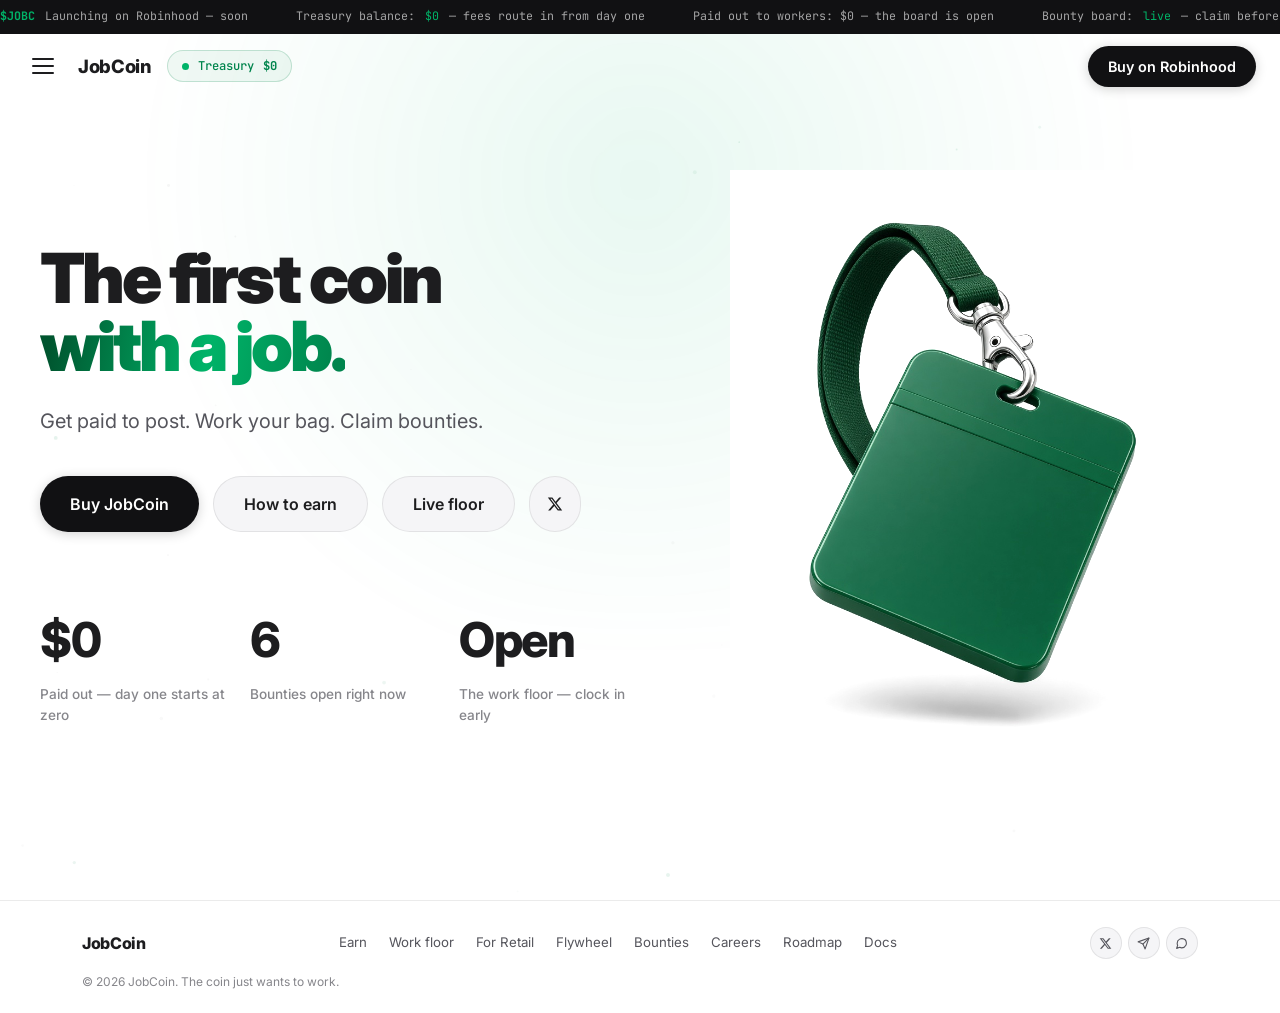
==== index.html @ 33c4b246 "first commit Co-authored-by: Cursor <cursoragent@cursor.com>" ====
<!DOCTYPE html>
<html lang="en">
<head>
  <meta charset="UTF-8" />
  <meta name="viewport" content="width=device-width, initial-scale=1.0" />
  <title>JobCoin — The Coin That Works</title>
  <meta name="description" content="JobCoin pays people to work. Get paid to post, work your bag, and claim real-world bounties. Live on Robinhood." />
  <link rel="preconnect" href="https://fonts.googleapis.com" />
  <link rel="preconnect" href="https://fonts.gstatic.com" crossorigin />
  <link href="https://fonts.googleapis.com/css2?family=Inter:wght@400;500;600;700;800;900&family=JetBrains+Mono:wght@400;500;700&display=swap" rel="stylesheet" />
  <link rel="icon" type="image/png" href="img/favicon.png" />
  <link rel="stylesheet" href="css/style.css" />
</head>
<body>

  <canvas id="bg-canvas"></canvas>

  <!-- ============ TOP BAR (ticker + nav) ============ -->
  <header class="topbar" id="nav">
    <div class="ticker-wrap">
      <div class="ticker" id="ticker"></div>
    </div>
    <div class="nav-inner">
      <div class="nav-left">
        <button class="nav-burger" id="nav-burger" aria-label="Menu">
          <span></span><span></span><span></span>
        </button>
        <a href="index.html" class="nav-logo">JobCoin</a>
        <span class="treasury-pill"><span class="pulse-dot"></span>Treasury <strong>$0</strong></span>
      </div>
      <div class="nav-actions">
        <a href="#" class="btn btn-primary" data-mock="robinhood">Buy on Robinhood</a>
      </div>
    </div>
  </header>

  <!-- ============ SIDEBAR ============ -->
  <aside class="sidebar" id="sidebar" aria-label="Menu">
    <div class="sidebar-head">
      <span class="nav-logo">JobCoin</span>
      <button class="sidebar-close" id="sidebar-close" aria-label="Close menu">&times;</button>
    </div>
    <div class="sidebar-label">The Coin</div>
    <nav class="sidebar-links">
      <a href="index.html" class="active">Home</a>
      <a href="earn.html">How you earn</a>
      <a href="work.html">Work floor</a>
      <a href="retail.html">Built for retail</a>
      <a href="flywheel.html">The flywheel</a>
      <a href="bounties.html">Bounties</a>
      <a href="careers.html">Careers</a>
      <a href="roadmap.html">Roadmap</a>
      <a href="docs.html">Docs</a>
    </nav>
    <div class="sidebar-foot">
      <a href="#" class="btn btn-primary" data-mock="robinhood">Buy JobCoin</a>
      <div class="footer-social">
        <a href="https://x.com/jobcoinonrh?s=11" target="_blank" rel="noopener" aria-label="X">
          <svg width="13" height="13" viewBox="0 0 24 24" fill="currentColor"><path d="M18.244 2.25h3.308l-7.227 8.26 8.502 11.24H16.17l-5.214-6.817L4.99 21.75H1.68l7.73-8.835L1.254 2.25H8.08l4.713 6.231zm-1.161 17.52h1.833L7.084 4.126H5.117z"/></svg>
        </a>
        <a href="#" data-mock="social" aria-label="Telegram">
          <svg width="13" height="13" viewBox="0 0 24 24" fill="none" stroke="currentColor" stroke-width="2" stroke-linecap="round" stroke-linejoin="round"><line x1="22" y1="2" x2="11" y2="13"/><polygon points="22 2 15 22 11 13 2 9 22 2"/></svg>
        </a>
        <a href="#" data-mock="social" aria-label="Discord">
          <svg width="13" height="13" viewBox="0 0 24 24" fill="none" stroke="currentColor" stroke-width="2" stroke-linecap="round" stroke-linejoin="round"><path d="M21 11.5a8.38 8.38 0 0 1-.9 3.8 8.5 8.5 0 0 1-7.6 4.7 8.38 8.38 0 0 1-3.8-.9L3 21l1.9-5.7a8.38 8.38 0 0 1-.9-3.8 8.5 8.5 0 0 1 4.7-7.6 8.38 8.38 0 0 1 3.8-.9h.5a8.48 8.48 0 0 1 8 8v.5z"/></svg>
        </a>
      </div>
    </div>
  </aside>
  <div class="sidebar-overlay" id="sidebar-overlay"></div>

  <!-- ============ HERO (single screen) ============ -->
  <section class="hero">
    <div class="hero-glow"></div>
    <div class="hero-content hero-split">
      <div class="hero-text">
        <h1 class="hero-title reveal">
          The first coin<br />
          <span class="gradient-text">with a job.</span>
        </h1>
        <p class="hero-sub reveal">Get paid to post. Work your bag. Claim bounties.</p>
        <div class="hero-cta reveal">
          <a href="#" class="btn btn-primary btn-lg" data-mock="robinhood">Buy JobCoin</a>
          <a href="earn.html" class="btn btn-secondary btn-lg">How to earn</a>
          <a href="work.html#floor" class="btn btn-secondary btn-lg">Live floor</a>
          <a href="https://x.com/jobcoinonrh?s=11" target="_blank" rel="noopener" class="btn btn-secondary btn-lg btn-icon" aria-label="X">
            <svg width="16" height="16" viewBox="0 0 24 24" fill="currentColor"><path d="M18.244 2.25h3.308l-7.227 8.26 8.502 11.24H16.17l-5.214-6.817L4.99 21.75H1.68l7.73-8.835L1.254 2.25H8.08l4.713 6.231zm-1.161 17.52h1.833L7.084 4.126H5.117z"/></svg>
          </a>
        </div>
        <div class="hero-stats">
          <div class="stat reveal">
            <div class="stat-value">$0</div>
            <div class="stat-label">Paid out — day one starts at zero</div>
          </div>
          <div class="stat reveal">
            <div class="stat-value">6</div>
            <div class="stat-label">Bounties open right now</div>
          </div>
          <div class="stat reveal">
            <div class="stat-value">Open</div>
            <div class="stat-label">The work floor — clock in early</div>
          </div>
        </div>
      </div>
      <div class="hero-visual reveal">
        <div class="badge-float">
          <img src="img/badge-3d.jpg" alt="" class="hero-badge tilt" aria-hidden="true" />
        </div>
      </div>
    </div>
  </section>

  <!-- ============ FOOTER ============ -->
  <footer class="footer">
    <div class="container footer-row">
      <a href="index.html" class="footer-logo">JobCoin</a>
      <nav class="footer-links">
        <a href="earn.html">Earn</a>
        <a href="work.html">Work floor</a>
        <a href="retail.html">For Retail</a>
        <a href="flywheel.html">Flywheel</a>
        <a href="bounties.html">Bounties</a>
        <a href="careers.html">Careers</a>
        <a href="roadmap.html">Roadmap</a>
        <a href="docs.html">Docs</a>
      </nav>
      <div class="footer-social">
        <a href="https://x.com/jobcoinonrh?s=11" target="_blank" rel="noopener" aria-label="X">
          <svg width="13" height="13" viewBox="0 0 24 24" fill="currentColor"><path d="M18.244 2.25h3.308l-7.227 8.26 8.502 11.24H16.17l-5.214-6.817L4.99 21.75H1.68l7.73-8.835L1.254 2.25H8.08l4.713 6.231zm-1.161 17.52h1.833L7.084 4.126H5.117z"/></svg>
        </a>
        <a href="#" data-mock="social" aria-label="Telegram">
          <svg width="13" height="13" viewBox="0 0 24 24" fill="none" stroke="currentColor" stroke-width="2" stroke-linecap="round" stroke-linejoin="round"><line x1="22" y1="2" x2="11" y2="13"/><polygon points="22 2 15 22 11 13 2 9 22 2"/></svg>
        </a>
        <a href="#" data-mock="social" aria-label="Discord">
          <svg width="13" height="13" viewBox="0 0 24 24" fill="none" stroke="currentColor" stroke-width="2" stroke-linecap="round" stroke-linejoin="round"><path d="M21 11.5a8.38 8.38 0 0 1-.9 3.8 8.5 8.5 0 0 1-7.6 4.7 8.38 8.38 0 0 1-3.8-.9L3 21l1.9-5.7a8.38 8.38 0 0 1-.9-3.8 8.5 8.5 0 0 1 4.7-7.6 8.38 8.38 0 0 1 3.8-.9h.5a8.48 8.48 0 0 1 8 8v.5z"/></svg>
        </a>
      </div>
    </div>
    <div class="container footer-note">© 2026 JobCoin. The coin just wants to work.</div>
  </footer>

  <div class="toast" id="toast">
    <span class="toast-dot"></span>
    <span class="toast-text" id="toast-text">Coming soon</span>
  </div>

  <script src="js/main.js" defer></script>
</body>
</html>
---- css/style.css ----
/* ============================================================
   JobCoin — style.css
   Clean, light, professional. White background, Robinhood-green
   accents, wojak meme imagery, multi-page layout.
   ============================================================ */

:root {
  --bg: #ffffff;
  --bg-alt: #f5f5f7;
  --border: rgba(0, 0, 0, 0.08);
  --border-strong: rgba(0, 0, 0, 0.16);
  --text: #1d1d1f;
  --text-dim: #55555c;
  --text-faint: #86868b;
  --green: #00854d;
  --green-bright: #00b368;
  --green-deep: #00552f;
  --ink: #111113;
  --radius: 20px;
  --shadow-sm: 0 1px 2px rgba(0, 0, 0, 0.05), 0 4px 16px rgba(0, 0, 0, 0.04);
  --shadow-lift: 0 18px 50px rgba(0, 0, 0, 0.14);
  --font: "Inter", -apple-system, BlinkMacSystemFont, "Segoe UI", sans-serif;
  --mono: "JetBrains Mono", monospace;
  --ease: cubic-bezier(0.22, 1, 0.36, 1);
}

* { margin: 0; padding: 0; box-sizing: border-box; }

html { scroll-behavior: smooth; }

body {
  font-family: var(--font);
  background: var(--bg);
  color: var(--text);
  -webkit-font-smoothing: antialiased;
  overflow-x: hidden;
  line-height: 1.5;
}

::selection { background: rgba(0, 179, 104, 0.2); }

.container {
  max-width: 1180px;
  margin: 0 auto;
  padding: 0 32px;
}

/* ---------- ambient background canvas ---------- */
#bg-canvas {
  position: fixed;
  inset: 0;
  z-index: 0;
  pointer-events: none;
  opacity: 0.5;
}

.hero, .page-hero, .stats, .section, .final-cta, .cta-band,
.footer, .toast {
  position: relative;
  z-index: 1;
}

/* ---------- typography ---------- */
h1, h2, h3, h4 { font-weight: 800; letter-spacing: -0.03em; line-height: 1.06; }

h2 { font-size: clamp(2.2rem, 4.5vw, 3.6rem); }
h3 { font-size: 1.35rem; letter-spacing: -0.02em; }
h4 { font-size: 1.1rem; letter-spacing: -0.01em; }

.gradient-text {
  background: linear-gradient(100deg, var(--green-deep) 5%, var(--green-bright) 55%, var(--green) 95%);
  -webkit-background-clip: text;
  background-clip: text;
  -webkit-text-fill-color: transparent;
}

.eyebrow {
  display: inline-block;
  font-family: var(--mono);
  font-size: 0.75rem;
  font-weight: 500;
  letter-spacing: 0.18em;
  text-transform: uppercase;
  color: var(--green);
  margin-bottom: 18px;
}

.lead {
  color: var(--text-dim);
  font-size: 1.1rem;
  line-height: 1.7;
}

/* ---------- buttons ---------- */
.btn {
  display: inline-flex;
  align-items: center;
  gap: 8px;
  padding: 10px 20px;
  border-radius: 999px;
  font-family: var(--font);
  font-size: 0.9rem;
  font-weight: 600;
  text-decoration: none;
  cursor: pointer;
  border: none;
  transition: transform 0.35s var(--ease), box-shadow 0.35s var(--ease),
    background 0.25s ease, border-color 0.25s ease, color 0.25s ease;
  white-space: nowrap;
}

.btn:active { transform: scale(0.97); }

.btn-primary {
  background: var(--ink);
  color: #ffffff;
  box-shadow: 0 2px 12px rgba(0, 0, 0, 0.18);
}
.btn-primary:hover {
  transform: translateY(-2px);
  background: #26262b;
  box-shadow: 0 8px 28px rgba(0, 0, 0, 0.22);
}

.btn-secondary {
  background: var(--bg-alt);
  color: var(--text);
  border: 1px solid var(--border);
}
.btn-secondary:hover {
  background: #ececef;
  border-color: var(--border-strong);
  transform: translateY(-2px);
}
.btn-secondary:disabled { opacity: 0.45; cursor: default; transform: none; }

.btn-ghost { background: transparent; color: var(--text-dim); }
.btn-ghost:hover { color: var(--text); }

.btn-lg { padding: 15px 30px; font-size: 1rem; }
.btn-icon { padding: 10px 12px; }
.btn-icon.btn-lg { padding: 15px 17px; }
.btn-sm { padding: 8px 16px; font-size: 0.82rem; }

/* ---------- top bar (ticker strip + nav) ---------- */
.topbar {
  position: fixed;
  top: 0; left: 0; right: 0;
  z-index: 100;
  background: transparent;
  border-bottom: 1px solid transparent;
  transition: background 0.35s ease, border-color 0.35s ease;
}
.topbar.scrolled {
  background: #ffffff;
  border-bottom-color: var(--border);
}

.nav-inner {
  max-width: 1280px;
  margin: 0 auto;
  padding: 12px 24px;
  display: flex;
  align-items: center;
  justify-content: space-between;
  gap: 24px;
}

.nav-left {
  display: flex;
  align-items: center;
  gap: 16px;
}

.nav-logo {
  text-decoration: none;
  color: var(--text);
  font-weight: 800;
  font-size: 1.15rem;
  letter-spacing: -0.02em;
}

.treasury-pill {
  display: inline-flex;
  align-items: center;
  gap: 9px;
  padding: 6px 14px;
  border-radius: 999px;
  background: rgba(0, 133, 77, 0.06);
  border: 1px solid rgba(0, 133, 77, 0.2);
  color: var(--green);
  font-family: var(--mono);
  font-size: 0.76rem;
  font-weight: 500;
}
.treasury-pill strong { font-weight: 700; }

.pulse-dot {
  width: 7px; height: 7px;
  border-radius: 50%;
  background: var(--green-bright);
  animation: pulse 2s infinite;
  flex-shrink: 0;
}

.nav-actions { display: flex; gap: 10px; align-items: center; }

.nav-burger {
  display: flex;
  flex-direction: column;
  gap: 5px;
  background: none;
  border: none;
  cursor: pointer;
  padding: 8px;
}
.nav-burger span {
  width: 22px; height: 2px;
  background: var(--text);
  border-radius: 2px;
  transition: transform 0.3s var(--ease), opacity 0.3s ease;
}
.nav-burger.open span:nth-child(1) { transform: translateY(7px) rotate(45deg); }
.nav-burger.open span:nth-child(2) { opacity: 0; }
.nav-burger.open span:nth-child(3) { transform: translateY(-7px) rotate(-45deg); }

/* ---------- left sidebar (retractable) ---------- */
.sidebar {
  position: fixed;
  top: 0; left: 0; bottom: 0;
  width: 300px;
  max-width: 86vw;
  background: #ffffff;
  border-right: 1px solid var(--border);
  z-index: 200;
  transform: translateX(-103%);
  transition: transform 0.45s var(--ease);
  display: flex;
  flex-direction: column;
  padding: 26px 22px;
  overflow-y: auto;
}
.sidebar.open {
  transform: none;
  box-shadow: 0 0 90px rgba(0, 0, 0, 0.18);
}

.sidebar-head {
  display: flex;
  align-items: center;
  justify-content: space-between;
  padding: 0 10px;
}

.sidebar-close {
  background: none;
  border: none;
  cursor: pointer;
  color: var(--text-faint);
  font-size: 1.5rem;
  line-height: 1;
  padding: 4px 8px;
  border-radius: 8px;
  transition: color 0.2s ease, background 0.2s ease;
}
.sidebar-close:hover { color: var(--text); background: var(--bg-alt); }

.sidebar-label {
  font-family: var(--mono);
  font-size: 0.68rem;
  letter-spacing: 0.16em;
  text-transform: uppercase;
  color: var(--text-faint);
  margin: 28px 10px 10px;
}

.sidebar-links {
  display: flex;
  flex-direction: column;
  gap: 2px;
  flex: 1;
}

.sidebar-links a {
  padding: 12px 14px;
  border-radius: 12px;
  color: var(--text-dim);
  font-weight: 600;
  font-size: 0.98rem;
  text-decoration: none;
  transition: color 0.2s ease, background 0.2s ease;
}
.sidebar-links a:hover { color: var(--text); background: rgba(0, 0, 0, 0.04); }
.sidebar-links a.active { color: var(--text); background: var(--bg-alt); }

.sidebar-foot {
  display: flex;
  flex-direction: column;
  gap: 16px;
  padding: 18px 10px 0;
  border-top: 1px solid var(--border);
}
.sidebar-foot .btn { justify-content: center; }

.sidebar-overlay {
  position: fixed;
  inset: 0;
  background: rgba(17, 17, 19, 0.28);
  z-index: 150;
  opacity: 0;
  pointer-events: none;
  transition: opacity 0.35s ease;
}
.sidebar-overlay.show { opacity: 1; pointer-events: auto; }

/* ---------- home hero (single screen, no scroll) ---------- */
.hero {
  min-height: 100svh;
  display: flex;
  align-items: center;
  justify-content: center;
  text-align: center;
  padding: 130px 24px 60px;
  overflow: hidden;
}

.hero-glow {
  position: absolute;
  top: -30%;
  left: 50%;
  transform: translateX(-50%);
  width: 1100px; height: 900px;
  background: radial-gradient(circle, rgba(0, 179, 104, 0.09) 0%, rgba(0, 179, 104, 0.03) 45%, transparent 70%);
  pointer-events: none;
  filter: blur(24px);
}

.hero-content { position: relative; max-width: 980px; }

.hero-title {
  font-size: clamp(3.2rem, 8vw, 6.6rem);
  font-weight: 900;
  letter-spacing: -0.045em;
  line-height: 0.98;
  margin-bottom: 26px;
}

.hero-sub {
  font-size: clamp(1.05rem, 2vw, 1.25rem);
  color: var(--text-dim);
  margin: 0 auto 40px;
}

.hero-cta {
  display: flex;
  gap: 14px;
  justify-content: center;
  flex-wrap: wrap;
}

.hero-stats {
  display: grid;
  grid-template-columns: repeat(3, 1fr);
  gap: 24px;
  max-width: 780px;
  margin: 80px auto 0;
}

/* ---------- page hero (subpages) ---------- */
.page-hero {
  padding: 180px 0 80px;
  overflow: hidden;
}

.page-hero .hero-glow { top: -55%; }

.page-hero h1 {
  font-size: clamp(2.8rem, 6vw, 5rem);
  font-weight: 900;
  letter-spacing: -0.04em;
  line-height: 1;
  margin-bottom: 24px;
  max-width: 800px;
}

.page-hero .lead { max-width: 620px; }

/* ---------- ticker strip (lives at the very top of the topbar) ---------- */
.ticker-wrap {
  background: var(--ink);
  overflow: hidden;
  padding: 8px 0;
}

.ticker {
  display: flex;
  gap: 48px;
  width: max-content;
  animation: ticker-scroll 40s linear infinite;
  font-family: var(--mono);
  font-size: 0.73rem;
}

.ticker span { display: flex; gap: 10px; align-items: center; white-space: nowrap; color: rgba(255, 255, 255, 0.62); }
.ticker .up { color: var(--green-bright); }
.ticker .coin-sym { color: var(--green-bright); font-weight: 700; }

@keyframes ticker-scroll {
  from { transform: translateX(0); }
  to { transform: translateX(-50%); }
}

/* ---------- stats ---------- */
.stat { text-align: center; }

.stat-value {
  font-size: clamp(2rem, 4vw, 3rem);
  font-weight: 800;
  letter-spacing: -0.03em;
  color: var(--text);
  font-variant-numeric: tabular-nums;
}

.stat-label {
  margin-top: 8px;
  color: var(--text-faint);
  font-size: 0.85rem;
  font-weight: 500;
}

/* ---------- sections ---------- */
.section { padding: 110px 0; }

.section-alt { background: var(--bg-alt); }

.section-head { max-width: 640px; margin-bottom: 64px; }

.section-head p {
  margin-top: 22px;
  color: var(--text-dim);
  font-size: 1.08rem;
  line-height: 1.65;
}

.section-cta { text-align: center; margin-top: 48px; }

/* ---------- explore grid (home) ---------- */
.explore-grid {
  display: grid;
  grid-template-columns: repeat(3, 1fr);
  gap: 22px;
}

.explore-card {
  position: relative;
  display: block;
  text-decoration: none;
  color: var(--text);
  background: #ffffff;
  border: 1px solid var(--border);
  border-radius: var(--radius);
  padding: 32px 28px;
  box-shadow: var(--shadow-sm);
  will-change: transform;
}

.explore-num {
  display: block;
  font-family: var(--mono);
  font-size: 0.78rem;
  font-weight: 700;
  color: var(--green);
  margin-bottom: 18px;
}

.explore-card h3 { margin-bottom: 10px; }
.explore-card p { color: var(--text-dim); font-size: 0.92rem; line-height: 1.6; }

.explore-arrow {
  position: absolute;
  top: 28px; right: 28px;
  color: var(--text-faint);
  font-size: 1.1rem;
  transition: transform 0.3s var(--ease), color 0.2s ease;
}
.explore-card:hover .explore-arrow { transform: translateX(4px); color: var(--green); }

/* ---------- split layouts (text + image) ---------- */
.split-layout {
  display: grid;
  grid-template-columns: 1.05fr 0.95fr;
  gap: 80px;
  align-items: center;
}

.split-p {
  margin-top: 22px;
  color: var(--text-dim);
  font-size: 1.05rem;
  line-height: 1.7;
  max-width: 540px;
}

.split-p + .split-p { margin-top: 16px; }

.check-list {
  margin-top: 36px;
  display: flex;
  flex-direction: column;
  gap: 20px;
}

.check-item { display: flex; gap: 16px; align-items: flex-start; }

.check-mark {
  flex-shrink: 0;
  width: 26px; height: 26px;
  display: grid;
  place-items: center;
  border-radius: 50%;
  background: rgba(0, 133, 77, 0.09);
  border: 1px solid rgba(0, 133, 77, 0.25);
  color: var(--green);
  font-size: 0.8rem;
  font-weight: 800;
  margin-top: 1px;
}

.check-item p { color: var(--text-dim); font-size: 0.97rem; line-height: 1.55; }
.check-item strong { color: var(--text); }

/* frameless meme image (white-background art) */
.meme-float {
  max-width: 420px;
  justify-self: center;
  will-change: transform;
}
.meme-float img {
  display: block;
  width: 100%;
  mix-blend-mode: multiply; /* melts the white bg into the page */
}
.meme-float figcaption {
  margin-top: 14px;
  font-family: var(--mono);
  font-size: 0.72rem;
  letter-spacing: 0.1em;
  text-transform: uppercase;
  color: var(--text-faint);
  text-align: center;
}

/* framed scene image (photos with backgrounds) */
.photo-frame {
  max-width: 440px;
  justify-self: center;
  border-radius: var(--radius);
  overflow: hidden;
  border: 1px solid var(--border);
  box-shadow: var(--shadow-lift);
  will-change: transform;
}
.photo-frame img { display: block; width: 100%; }

/* ---------- cards ---------- */
.cards-3 {
  display: grid;
  grid-template-columns: repeat(3, 1fr);
  gap: 22px;
}

.card {
  background: #ffffff;
  border: 1px solid var(--border);
  border-radius: var(--radius);
  padding: 34px 30px;
  box-shadow: var(--shadow-sm);
  will-change: transform;
}

.card-num {
  display: block;
  font-family: var(--mono);
  font-size: 0.8rem;
  font-weight: 700;
  color: var(--green);
  margin-bottom: 20px;
}

.card h3 { margin-bottom: 12px; }
.card p { color: var(--text-dim); font-size: 0.95rem; line-height: 1.65; }
.card p + p { margin-top: 12px; }

.card-link {
  display: inline-block;
  margin-top: 20px;
  color: var(--green);
  font-size: 0.88rem;
  font-weight: 600;
  cursor: pointer;
  text-decoration: none;
  transition: opacity 0.2s ease;
}
.card-link:hover { opacity: 0.7; }

/* ---------- payout strip ---------- */
.payout-strip {
  display: grid;
  grid-template-columns: repeat(4, 1fr);
  gap: 20px;
}

.payout {
  background: #ffffff;
  border: 1px solid var(--border);
  border-radius: var(--radius);
  padding: 26px 24px;
  box-shadow: var(--shadow-sm);
  will-change: transform;
}

.payout-amount {
  font-family: var(--mono);
  font-size: 1.3rem;
  font-weight: 700;
  color: var(--green);
  display: block;
  margin-bottom: 10px;
}

.payout h4 { margin-bottom: 6px; font-size: 1rem; }
.payout p { color: var(--text-faint); font-size: 0.83rem; line-height: 1.5; }

/* ---------- flywheel loop diagram ---------- */
.loop-row {
  display: grid;
  grid-template-columns: 1fr auto 1fr auto 1fr;
  gap: 18px;
  align-items: stretch;
}

.loop-card {
  background: #ffffff;
  border: 1px solid var(--border);
  border-radius: var(--radius);
  padding: 30px 26px;
  box-shadow: var(--shadow-sm);
  will-change: transform;
}

.loop-num {
  display: block;
  font-family: var(--mono);
  font-size: 0.78rem;
  font-weight: 700;
  color: var(--green);
  margin-bottom: 14px;
}

.loop-card h3 { margin-bottom: 10px; font-size: 1.2rem; }
.loop-card p { color: var(--text-dim); font-size: 0.92rem; line-height: 1.6; }

.loop-arrow {
  align-self: center;
  color: var(--green);
  font-size: 1.6rem;
  font-weight: 700;
}

.loop-repeat {
  margin-top: 28px;
  text-align: center;
  font-family: var(--mono);
  font-size: 0.8rem;
  letter-spacing: 0.14em;
  text-transform: uppercase;
  color: var(--text-faint);
}
.loop-repeat span { color: var(--green); font-weight: 700; }

/* ---------- flywheel steps ---------- */
.fly-steps { margin-top: 44px; display: flex; flex-direction: column; gap: 30px; }

.fly-step { display: flex; gap: 22px; align-items: flex-start; }

.fly-num {
  font-family: var(--mono);
  font-size: 0.8rem;
  font-weight: 700;
  color: var(--green);
  border: 1px solid rgba(0, 133, 77, 0.28);
  border-radius: 10px;
  padding: 8px 11px;
  flex-shrink: 0;
  background: #ffffff;
}

.fly-step h4 { margin-bottom: 6px; }
.fly-step p { color: var(--text-dim); font-size: 0.93rem; line-height: 1.6; }

/* ---------- bounty steps ---------- */
.steps {
  display: grid;
  grid-template-columns: repeat(4, 1fr);
  gap: 20px;
  margin-bottom: 64px;
}

.step {
  background: #ffffff;
  border: 1px solid var(--border);
  border-radius: var(--radius);
  padding: 28px 24px;
  box-shadow: var(--shadow-sm);
}

.step-index {
  display: block;
  font-family: var(--mono);
  font-size: 1.7rem;
  font-weight: 700;
  color: var(--green);
  margin-bottom: 14px;
  line-height: 1;
}

.step h4 { margin-bottom: 8px; }
.step p { color: var(--text-dim); font-size: 0.88rem; line-height: 1.55; }

/* ---------- bounties ---------- */
.bounty-grid {
  display: grid;
  grid-template-columns: repeat(2, 1fr);
  gap: 22px;
}

.bounty {
  background: #ffffff;
  border: 1px solid var(--border);
  border-radius: var(--radius);
  padding: 28px;
  box-shadow: var(--shadow-sm);
  will-change: transform;
  display: flex;
  flex-direction: column;
  gap: 12px;
}

.bounty-top {
  display: flex;
  justify-content: space-between;
  align-items: center;
}

.tag {
  font-size: 0.72rem;
  font-weight: 700;
  letter-spacing: 0.05em;
  padding: 5px 12px;
  border-radius: 999px;
  text-transform: uppercase;
}
.tag-live { background: rgba(0, 133, 77, 0.08); color: var(--green); border: 1px solid rgba(0, 133, 77, 0.22); }
.tag-hot { background: #fff3ea; color: #c2410c; border: 1px solid rgba(194, 65, 12, 0.25); }
.tag-done { background: var(--bg-alt); color: var(--text-faint); border: 1px solid var(--border); }

.bounty-pay {
  font-family: var(--mono);
  font-weight: 700;
  font-size: 1.25rem;
  color: var(--green);
}

.bounty p { color: var(--text-dim); font-size: 0.92rem; flex: 1; }

.bounty-meta {
  display: flex;
  justify-content: space-between;
  color: var(--text-faint);
  font-size: 0.8rem;
  padding-bottom: 4px;
}

.bounty .btn { align-self: flex-start; }

/* ---------- careers ---------- */
.jobs-list {
  display: flex;
  flex-direction: column;
  border: 1px solid var(--border);
  border-radius: var(--radius);
  overflow: hidden;
  background: #ffffff;
  box-shadow: var(--shadow-sm);
}

.job-row {
  display: flex;
  justify-content: space-between;
  align-items: center;
  gap: 24px;
  padding: 28px 32px;
  border-bottom: 1px solid var(--border);
  cursor: pointer;
  transition: background 0.25s ease, padding-left 0.3s var(--ease);
}
.job-row:last-child { border-bottom: none; }
.job-row:hover { background: #fafafa; padding-left: 40px; }

.job-info h4 { margin-bottom: 5px; font-size: 1.15rem; }
.job-info p { color: var(--text-dim); font-size: 0.9rem; }

.job-right {
  display: flex;
  align-items: center;
  gap: 28px;
  flex-shrink: 0;
}

.job-salary {
  font-family: var(--mono);
  font-size: 0.85rem;
  color: var(--green);
  background: rgba(0, 133, 77, 0.07);
  border: 1px solid rgba(0, 133, 77, 0.18);
  padding: 6px 14px;
  border-radius: 999px;
}

.job-apply { color: var(--green); font-weight: 600; font-size: 0.9rem; }

/* ---------- roadmap ---------- */
.timeline {
  position: relative;
  max-width: 720px;
  margin: 0 auto;
  padding-left: 36px;
}

.timeline::before {
  content: "";
  position: absolute;
  left: 8px; top: 8px; bottom: 8px;
  width: 2px;
  background: linear-gradient(180deg, var(--green-bright), rgba(0, 179, 104, 0.35) 40%, var(--border) 75%);
}

.tl-item { position: relative; padding-bottom: 40px; }
.tl-item:last-child { padding-bottom: 0; }

.tl-dot {
  position: absolute;
  left: -36px; top: 26px;
  width: 18px; height: 18px;
  border-radius: 50%;
  background: var(--bg);
  border: 2px solid var(--text-faint);
  transform: translateX(0.5px);
}
.tl-item.done .tl-dot { background: var(--green-bright); border-color: var(--green-bright); box-shadow: 0 0 14px rgba(0,179,104,0.45); }
.tl-item.active .tl-dot { border-color: var(--green); box-shadow: 0 0 14px rgba(0,133,77,0.35); }
.tl-item.active .tl-dot::after {
  content: "";
  position: absolute;
  inset: 3px;
  border-radius: 50%;
  background: var(--green);
  animation: pulse 2s infinite;
}

@keyframes pulse {
  0% { box-shadow: 0 0 0 0 rgba(0, 179, 104, 0.4); }
  70% { box-shadow: 0 0 0 10px rgba(0, 179, 104, 0); }
  100% { box-shadow: 0 0 0 0 rgba(0, 179, 104, 0); }
}

.tl-card {
  background: #ffffff;
  border: 1px solid var(--border);
  border-radius: var(--radius);
  padding: 26px 30px;
  box-shadow: var(--shadow-sm);
  transition: border-color 0.3s ease, box-shadow 0.3s ease;
}
.tl-card:hover { border-color: var(--border-strong); box-shadow: var(--shadow-lift); }

.tl-phase {
  font-family: var(--mono);
  font-size: 0.72rem;
  letter-spacing: 0.12em;
  text-transform: uppercase;
  color: var(--text-faint);
}
.tl-item.done .tl-phase, .tl-item.active .tl-phase { color: var(--green); }

.tl-card h4 { margin: 10px 0 8px; font-size: 1.3rem; }
.tl-card p { color: var(--text-dim); font-size: 0.93rem; }

/* ---------- docs ---------- */
.docs-grid {
  display: grid;
  grid-template-columns: repeat(4, 1fr);
  gap: 20px;
}

.doc-card {
  display: block;
  text-decoration: none;
  color: var(--text);
  background: #ffffff;
  border: 1px solid var(--border);
  border-radius: var(--radius);
  padding: 30px 26px;
  box-shadow: var(--shadow-sm);
  will-change: transform;
}

.doc-num {
  display: block;
  font-family: var(--mono);
  font-size: 0.8rem;
  font-weight: 700;
  color: var(--green);
  margin-bottom: 18px;
}

.doc-card h4 { margin-bottom: 10px; }
.doc-card p { color: var(--text-dim); font-size: 0.87rem; line-height: 1.55; }

/* ---------- final cta (home) + cta band (subpages) ---------- */
.final-cta {
  position: relative;
  text-align: center;
  padding: 130px 0;
  overflow: hidden;
}

.final-glow {
  position: absolute;
  bottom: -45%;
  left: 50%;
  transform: translateX(-50%);
  width: 1000px; height: 700px;
  background: radial-gradient(ellipse, rgba(0, 179, 104, 0.1), transparent 65%);
  pointer-events: none;
}

.final-cta h2 { margin-bottom: 18px; }
.final-cta p { color: var(--text-dim); font-size: 1.1rem; margin-bottom: 40px; }

.cta-band {
  border-top: 1px solid var(--border);
  background: var(--bg-alt);
  padding: 72px 0;
  text-align: center;
}

.cta-band h2 { font-size: clamp(1.8rem, 3.5vw, 2.6rem); margin-bottom: 12px; }
.cta-band p { color: var(--text-dim); margin-bottom: 28px; }

/* ---------- footer (compact) ---------- */
.footer {
  border-top: 1px solid var(--border);
  padding: 26px 0 22px;
  background: #ffffff;
}

.footer-row {
  display: flex;
  align-items: center;
  justify-content: space-between;
  gap: 18px 28px;
  flex-wrap: wrap;
}

.footer-logo {
  font-weight: 800;
  font-size: 1rem;
  letter-spacing: -0.02em;
  color: var(--text);
  text-decoration: none;
}

.footer-links {
  display: flex;
  gap: 2px 6px;
  flex-wrap: wrap;
}

.footer-links a {
  color: var(--text-dim);
  text-decoration: none;
  font-size: 0.83rem;
  padding: 4px 8px;
  border-radius: 999px;
  transition: color 0.2s ease;
}
.footer-links a:hover { color: var(--text); }

.footer-social { display: flex; gap: 6px; }
.footer-social a {
  width: 32px; height: 32px;
  display: grid;
  place-items: center;
  border-radius: 50%;
  background: var(--bg-alt);
  border: 1px solid var(--border);
  color: var(--text-dim);
  text-decoration: none;
  transition: color 0.2s ease, border-color 0.2s ease;
}
.footer-social a:hover { color: var(--text); border-color: var(--border-strong); }

.footer-note {
  margin-top: 14px;
  color: var(--text-faint);
  font-size: 0.75rem;
}

/* ---------- toast ---------- */
.toast {
  position: fixed;
  bottom: 32px;
  left: 50%;
  transform: translate(-50%, 120px);
  z-index: 200;
  display: flex;
  align-items: center;
  gap: 11px;
  background: var(--ink);
  color: #ffffff;
  border-radius: 999px;
  padding: 13px 26px;
  font-size: 0.9rem;
  font-weight: 600;
  box-shadow: 0 12px 44px rgba(0,0,0,0.28);
  transition: transform 0.5s var(--ease), opacity 0.4s ease;
  opacity: 0;
  pointer-events: none;
}
.toast.show { transform: translate(-50%, 0); opacity: 1; }

.toast-dot {
  width: 8px; height: 8px;
  border-radius: 50%;
  background: var(--green-bright);
  flex-shrink: 0;
}

/* ---------- scroll reveal ---------- */
.reveal { opacity: 0; }
.reveal.visible { animation: rise 0.9s var(--ease) both; }

@keyframes rise {
  from { opacity: 0; transform: translateY(30px); }
  to { opacity: 1; transform: none; }
}

/* ---------- 3D tilt ---------- */
.tilt {
  transition: transform 0.18s ease-out, box-shadow 0.35s var(--ease), border-color 0.3s ease;
  transform-style: preserve-3d;
}
.tilt:hover {
  border-color: var(--border-strong);
  box-shadow: var(--shadow-lift);
  z-index: 3;
}

/* meme floats tilt without borders/shadows on the box */
.meme-float.tilt:hover { box-shadow: none; }

/* ---------- responsive ---------- */
@media (max-width: 960px) {
  .cards-3 { grid-template-columns: 1fr; }
  .explore-grid { grid-template-columns: 1fr; }
  .bounty-grid { grid-template-columns: 1fr; }
  .docs-grid { grid-template-columns: repeat(2, 1fr); }
  .steps { grid-template-columns: repeat(2, 1fr); }
  .payout-strip { grid-template-columns: repeat(2, 1fr); }
  .hero-stats { grid-template-columns: 1fr; gap: 36px; }
  .split-layout { grid-template-columns: 1fr; gap: 50px; }
  .split-layout.flip .meme-float,
  .split-layout.flip .photo-frame,
  .split-layout.flip .render-img { order: 2; }
  .loop-row { grid-template-columns: 1fr; }
  .loop-arrow { transform: rotate(90deg); justify-self: center; }
  .job-row { flex-direction: column; align-items: flex-start; gap: 14px; }
  .job-row:hover { padding-left: 32px; }
  .section { padding: 80px 0; }
  .page-hero { padding: 150px 0 60px; }
}

@media (max-width: 560px) {
  .docs-grid { grid-template-columns: 1fr; }
  .steps { grid-template-columns: 1fr; }
  .payout-strip { grid-template-columns: 1fr; }
  .container { padding: 0 22px; }
  .hero-title { font-size: 3rem; }
  .footer-row { flex-direction: column; align-items: flex-start; }
  .treasury-pill { display: none; }
  .nav-actions { display: none; }
}

/* ============================================================
   Product-style components (section redesign)
   ============================================================ */

/* ---------- mock app window ---------- */
.app-window {
  background: #ffffff;
  border: 1px solid var(--border);
  border-radius: 18px;
  box-shadow: 0 30px 90px rgba(0, 0, 0, 0.13), 0 2px 8px rgba(0, 0, 0, 0.05);
  overflow: hidden;
  max-width: 470px;
  width: 100%;
  justify-self: center;
  will-change: transform;
}

.app-chrome {
  display: flex;
  align-items: center;
  gap: 6px;
  padding: 12px 16px;
  border-bottom: 1px solid var(--border);
  background: #fafafa;
}
.app-chrome i { width: 9px; height: 9px; border-radius: 50%; background: #e2e2e6; display: block; }
.app-chrome span {
  margin-left: 10px;
  font-family: var(--mono);
  font-size: 0.66rem;
  color: var(--text-faint);
  letter-spacing: 0.04em;
}

.app-balance {
  padding: 24px 24px 20px;
  border-bottom: 1px solid var(--border);
  display: flex;
  align-items: flex-end;
  justify-content: space-between;
  gap: 12px;
}
.app-balance-label {
  display: block;
  font-family: var(--mono);
  font-size: 0.62rem;
  text-transform: uppercase;
  letter-spacing: 0.15em;
  color: var(--text-faint);
  margin-bottom: 8px;
}
.app-balance-value {
  font-size: 2.1rem;
  font-weight: 800;
  letter-spacing: -0.03em;
  line-height: 1;
  font-variant-numeric: tabular-nums;
}
.app-delta {
  font-family: var(--mono);
  font-size: 0.68rem;
  font-weight: 700;
  color: var(--green);
  background: rgba(0, 179, 104, 0.08);
  border: 1px solid rgba(0, 179, 104, 0.25);
  padding: 5px 11px;
  border-radius: 999px;
  white-space: nowrap;
}

.app-row {
  display: flex;
  justify-content: space-between;
  align-items: center;
  gap: 14px;
  padding: 14px 24px;
  border-bottom: 1px solid var(--border);
}
.app-row-name { font-size: 0.86rem; font-weight: 600; }
.app-row-type {
  font-family: var(--mono);
  font-size: 0.6rem;
  text-transform: uppercase;
  letter-spacing: 0.12em;
  color: var(--text-faint);
  margin-top: 4px;
}
.app-row-right { text-align: right; flex-shrink: 0; }
.app-amount {
  font-family: var(--mono);
  font-size: 0.86rem;
  font-weight: 700;
  font-variant-numeric: tabular-nums;
}

.pill {
  display: inline-block;
  font-family: var(--mono);
  font-size: 0.56rem;
  font-weight: 700;
  letter-spacing: 0.1em;
  text-transform: uppercase;
  padding: 3px 9px;
  border-radius: 999px;
  margin-top: 5px;
}
.pill-paid { color: var(--green); background: rgba(0, 179, 104, 0.08); border: 1px solid rgba(0, 179, 104, 0.22); }
.pill-review { color: #9a6700; background: #fdf7e7; border: 1px solid rgba(154, 103, 0, 0.25); }
.pill-pending { color: var(--text-faint); background: var(--bg-alt); border: 1px solid var(--border); }

.app-foot {
  padding: 13px 24px;
  background: #fafafa;
  font-family: var(--mono);
  font-size: 0.64rem;
  color: var(--text-faint);
  display: flex;
  justify-content: space-between;
  letter-spacing: 0.04em;
}
.app-foot b { color: var(--green); font-weight: 700; }

/* ---------- earning lanes (alternating feature rows) ---------- */
.lane {
  display: grid;
  grid-template-columns: 1fr 1fr;
  gap: 90px;
  align-items: center;
  padding: 84px 0;
  border-top: 1px solid var(--border);
}
.lane:first-of-type { border-top: none; padding-top: 10px; }
.lane:last-of-type { padding-bottom: 10px; }
.lane.flip .lane-visual { order: -1; }

.lane-kicker {
  font-family: var(--mono);
  font-size: 0.7rem;
  font-weight: 700;
  letter-spacing: 0.2em;
  text-transform: uppercase;
  color: var(--green);
}
.lane h3 {
  font-size: clamp(1.7rem, 3vw, 2.4rem);
  letter-spacing: -0.03em;
  line-height: 1.08;
  margin: 14px 0 20px;
}
.lane > div > p { color: var(--text-dim); line-height: 1.7; max-width: 480px; font-size: 1.02rem; }
.lane > div > p + p { margin-top: 14px; }

.lane-tags { display: flex; flex-wrap: wrap; gap: 8px; margin-top: 28px; }
.lane-tag {
  font-family: var(--mono);
  font-size: 0.64rem;
  letter-spacing: 0.08em;
  text-transform: uppercase;
  color: var(--text-dim);
  border: 1px solid var(--border-strong);
  padding: 6px 13px;
  border-radius: 999px;
  background: #ffffff;
}

/* ---------- mock social post ---------- */
.mock-post {
  background: #ffffff;
  border: 1px solid var(--border);
  border-radius: 18px;
  padding: 24px;
  box-shadow: 0 30px 80px rgba(0, 0, 0, 0.11), 0 2px 8px rgba(0, 0, 0, 0.04);
  max-width: 440px;
  width: 100%;
  justify-self: center;
  will-change: transform;
}
.mock-post-head { display: flex; gap: 12px; align-items: center; margin-bottom: 15px; }
.mock-avatar {
  width: 42px; height: 42px;
  border-radius: 50%;
  background: linear-gradient(135deg, var(--green-bright), var(--green-deep));
  color: #ffffff;
  display: grid;
  place-items: center;
  font-weight: 800;
  font-size: 0.8rem;
  flex-shrink: 0;
}
.mock-handle strong { display: block; font-size: 0.9rem; letter-spacing: -0.01em; }
.mock-handle span { color: var(--text-faint); font-size: 0.72rem; font-family: var(--mono); }
.mock-post-body { font-size: 0.98rem; line-height: 1.55; color: var(--text); }
.mock-post-stats {
  display: flex;
  gap: 20px;
  margin-top: 16px;
  font-family: var(--mono);
  font-size: 0.66rem;
  color: var(--text-faint);
  letter-spacing: 0.04em;
}
.mock-stamp {
  margin-top: 17px;
  border-top: 1px dashed var(--border-strong);
  padding-top: 15px;
  display: flex;
  justify-content: space-between;
  align-items: center;
  font-family: var(--mono);
  font-size: 0.62rem;
  letter-spacing: 0.1em;
  text-transform: uppercase;
  color: var(--text-faint);
}
.mock-stamp b { color: var(--green); font-weight: 700; }

/* ---------- rank ladder ---------- */
.ladder {
  background: #ffffff;
  border: 1px solid var(--border);
  border-radius: 18px;
  overflow: hidden;
  box-shadow: 0 30px 80px rgba(0, 0, 0, 0.11), 0 2px 8px rgba(0, 0, 0, 0.04);
  max-width: 440px;
  width: 100%;
  justify-self: center;
  will-change: transform;
}
.ladder-head {
  padding: 15px 24px;
  border-bottom: 1px solid var(--border);
  background: #fafafa;
  font-family: var(--mono);
  font-size: 0.62rem;
  text-transform: uppercase;
  letter-spacing: 0.15em;
  color: var(--text-faint);
  display: flex;
  justify-content: space-between;
}
.rung {
  padding: 15px 24px;
  border-bottom: 1px solid var(--border);
  display: grid;
  grid-template-columns: 1fr auto;
  row-gap: 10px;
  align-items: center;
}
.rung:last-child { border-bottom: none; }
.rung.current { background: rgba(0, 179, 104, 0.05); }
.rung-name { font-weight: 700; font-size: 0.9rem; display: flex; align-items: center; gap: 9px; }
.you-chip {
  font-family: var(--mono);
  font-size: 0.54rem;
  font-weight: 700;
  background: var(--ink);
  color: #ffffff;
  padding: 3px 8px;
  border-radius: 999px;
  letter-spacing: 0.12em;
}
.rung-pay {
  font-family: var(--mono);
  font-size: 0.78rem;
  color: var(--green);
  font-weight: 700;
  font-variant-numeric: tabular-nums;
}
.rung-bar {
  grid-column: 1 / -1;
  height: 5px;
  border-radius: 99px;
  background: var(--bg-alt);
  overflow: hidden;
}
.rung-fill {
  height: 100%;
  border-radius: 99px;
  background: linear-gradient(90deg, var(--green), var(--green-bright));
}

/* ---------- bounty ticket ---------- */
.ticket {
  background: #ffffff;
  border: 1px solid var(--border);
  border-radius: 18px;
  overflow: hidden;
  box-shadow: 0 30px 80px rgba(0, 0, 0, 0.11), 0 2px 8px rgba(0, 0, 0, 0.04);
  max-width: 440px;
  width: 100%;
  justify-self: center;
  will-change: transform;
}
.ticket-head {
  display: flex;
  justify-content: space-between;
  align-items: center;
  padding: 15px 24px;
  border-bottom: 1px solid var(--border);
  background: #fafafa;
  font-family: var(--mono);
  font-size: 0.62rem;
  letter-spacing: 0.14em;
  text-transform: uppercase;
  color: var(--text-faint);
}
.ticket-head b { color: var(--green); font-size: 0.9rem; letter-spacing: 0; }
.ticket-title { padding: 20px 24px 6px; font-weight: 700; font-size: 1.05rem; letter-spacing: -0.01em; }
.ticket-sub { padding: 0 24px 18px; color: var(--text-faint); font-size: 0.8rem; }
.ticket-steps { border-top: 1px solid var(--border); }
.tstep {
  display: flex;
  align-items: center;
  gap: 13px;
  padding: 13px 24px;
  border-bottom: 1px solid var(--border);
}
.tstep:last-child { border-bottom: none; }
.tstep-dot {
  width: 22px; height: 22px;
  flex-shrink: 0;
  border-radius: 50%;
  display: grid;
  place-items: center;
  font-size: 0.62rem;
  font-weight: 800;
  background: rgba(0, 179, 104, 0.1);
  border: 1px solid rgba(0, 179, 104, 0.3);
  color: var(--green);
}
.tstep div { flex: 1; font-size: 0.84rem; font-weight: 600; }
.tstep time {
  font-family: var(--mono);
  font-size: 0.62rem;
  color: var(--text-faint);
}
.tstep.paid { background: rgba(0, 179, 104, 0.05); }
.tstep.paid div span { font-family: var(--mono); font-weight: 400; font-size: 0.74rem; color: var(--text-faint); }

/* ---------- rate table ---------- */
.rate-table {
  background: #ffffff;
  border: 1px solid var(--border);
  border-radius: var(--radius);
  box-shadow: var(--shadow-sm);
  overflow: hidden;
}
.rate-row {
  display: grid;
  grid-template-columns: 1.5fr 0.85fr 0.7fr 1.1fr;
  gap: 20px;
  padding: 22px 30px;
  border-bottom: 1px solid var(--border);
  align-items: center;
  transition: background 0.2s ease;
}
.rate-row:not(.head):hover { background: #fafafa; }
.rate-row:last-child { border-bottom: none; }
.rate-row.head {
  padding: 13px 30px;
  background: #fafafa;
  font-family: var(--mono);
  font-size: 0.6rem;
  letter-spacing: 0.16em;
  text-transform: uppercase;
  color: var(--text-faint);
}
.rate-work b { display: block; font-size: 0.97rem; letter-spacing: -0.01em; margin-bottom: 3px; }
.rate-work span { color: var(--text-faint); font-size: 0.8rem; }
.rate-amount {
  font-family: var(--mono);
  font-weight: 700;
  color: var(--green);
  font-size: 0.97rem;
  font-variant-numeric: tabular-nums;
  white-space: nowrap;
}
.rate-when { font-family: var(--mono); font-size: 0.76rem; color: var(--text-dim); }
.rate-note { color: var(--text-dim); font-size: 0.83rem; line-height: 1.5; }

/* ---------- process stepper ---------- */
.stepper {
  display: grid;
  grid-template-columns: repeat(4, 1fr);
  margin-top: 8px;
}
.pstep { position: relative; padding-right: 24px; }
.pstep::before {
  content: "";
  position: absolute;
  top: 18px;
  left: 46px;
  right: 10px;
  height: 2px;
  background: var(--border);
}
.pstep:last-child::before { display: none; }
.pstep-dot {
  position: relative;
  z-index: 1;
  width: 37px; height: 37px;
  border-radius: 50%;
  background: #ffffff;
  border: 1.5px solid var(--border-strong);
  display: grid;
  place-items: center;
  font-family: var(--mono);
  font-weight: 700;
  font-size: 0.72rem;
  color: var(--text-dim);
}
.pstep.fin .pstep-dot { background: var(--green); border-color: var(--green); color: #ffffff; }
.pstep h5 { margin: 16px 0 3px; font-size: 0.97rem; font-weight: 700; letter-spacing: -0.01em; }
.pstep-time {
  font-family: var(--mono);
  font-size: 0.64rem;
  letter-spacing: 0.08em;
  text-transform: uppercase;
  color: var(--green);
}
.pstep p { font-size: 0.84rem; color: var(--text-dim); margin-top: 8px; line-height: 1.55; max-width: 220px; }

/* ---------- flywheel ring ---------- */
.wheel-stage {
  position: relative;
  max-width: 700px;
  margin: 30px auto 0;
  aspect-ratio: 1;
}
.wheel-svg { position: absolute; inset: 12%; width: 76%; height: 76%; }
.wheel-track { fill: none; stroke: var(--border-strong); stroke-width: 1.5; stroke-dasharray: 2 7; }
.wheel-arc {
  fill: none;
  stroke: var(--green-bright);
  stroke-width: 3;
  stroke-linecap: round;
  stroke-dasharray: 120 820;
  transform-origin: center;
  animation: wheel-spin 9s linear infinite;
}
@keyframes wheel-spin { to { transform: rotate(360deg); } }

.wheel-center {
  position: absolute;
  inset: 0;
  display: grid;
  place-items: center;
  text-align: center;
  pointer-events: none;
}
.wheel-center-label {
  display: block;
  font-family: var(--mono);
  font-size: 0.64rem;
  letter-spacing: 0.2em;
  text-transform: uppercase;
  color: var(--text-faint);
  margin-bottom: 10px;
}
.wheel-center-value {
  font-size: clamp(1.9rem, 4vw, 2.8rem);
  font-weight: 800;
  letter-spacing: -0.03em;
  font-variant-numeric: tabular-nums;
}
.wheel-center-sub {
  display: block;
  margin-top: 8px;
  font-family: var(--mono);
  font-size: 0.66rem;
  color: var(--green);
  letter-spacing: 0.08em;
}

.wheel-node {
  position: absolute;
  width: 250px;
  max-width: 40%;
  background: #ffffff;
  border: 1px solid var(--border);
  border-radius: 16px;
  padding: 18px 20px;
  box-shadow: 0 18px 55px rgba(0, 0, 0, 0.1);
  will-change: transform;
}
.wheel-node .loop-num { margin-bottom: 8px; }
.wheel-node h4 { font-size: 1rem; margin-bottom: 6px; }
.wheel-node p { color: var(--text-dim); font-size: 0.8rem; line-height: 1.5; }
.wheel-node.n1 { top: -2%; left: calc(50% - 125px); }
.wheel-node.n2 { bottom: 9%; right: -2%; }
.wheel-node.n3 { bottom: 9%; left: -2%; }

/* ---------- allocation bar ---------- */
.alloc-bar {
  display: flex;
  height: 58px;
  border-radius: 14px;
  overflow: hidden;
  border: 1px solid var(--border);
  box-shadow: var(--shadow-sm);
}
.alloc-seg { position: relative; }
.alloc-seg.a1 { background: var(--green-deep); }
.alloc-seg.a2 { background: var(--green); }
.alloc-seg.a3 { background: var(--green-bright); }
.alloc-seg.a4 { background: #c8ecd9; }

.alloc-legend {
  display: flex;
  flex-wrap: wrap;
  gap: 14px 32px;
  margin-top: 20px;
}
.alloc-key { display: flex; align-items: center; gap: 10px; font-size: 0.86rem; color: var(--text-dim); }
.alloc-key i { width: 12px; height: 12px; border-radius: 4px; display: block; flex-shrink: 0; }
.alloc-key b { font-family: var(--mono); color: var(--text); font-size: 0.8rem; }

/* ---------- metric strip ---------- */
.metric-strip {
  display: grid;
  grid-template-columns: repeat(4, 1fr);
  border: 1px solid var(--border);
  border-radius: var(--radius);
  overflow: hidden;
  background: #ffffff;
  box-shadow: var(--shadow-sm);
}
.metric { padding: 30px 28px; border-right: 1px solid var(--border); }
.metric:last-child { border-right: none; }
.metric b {
  display: block;
  font-size: 1.7rem;
  font-weight: 800;
  letter-spacing: -0.02em;
  font-variant-numeric: tabular-nums;
}
.metric b em { font-style: normal; color: var(--green); }
.metric span {
  display: block;
  margin-top: 9px;
  font-family: var(--mono);
  font-size: 0.62rem;
  text-transform: uppercase;
  letter-spacing: 0.14em;
  color: var(--text-faint);
}

/* ---------- comparison table (retail) ---------- */
.compare {
  display: grid;
  grid-template-columns: 1fr 1fr;
  border: 1px solid var(--border);
  border-radius: var(--radius);
  overflow: hidden;
  background: #ffffff;
  box-shadow: var(--shadow-sm);
}
.compare-col { padding: 36px 38px 30px; }
.compare-col.bad { background: #fafafa; border-right: 1px solid var(--border); }
.compare-head {
  font-family: var(--mono);
  font-size: 0.64rem;
  letter-spacing: 0.16em;
  text-transform: uppercase;
  color: var(--text-faint);
  margin-bottom: 6px;
}
.compare-col.good .compare-head { color: var(--green); }
.compare-col h4 { font-size: 1.3rem; margin-bottom: 22px; letter-spacing: -0.02em; }
.compare-item {
  display: flex;
  gap: 14px;
  padding: 15px 0;
  border-top: 1px solid var(--border);
  font-size: 0.93rem;
  color: var(--text-dim);
  line-height: 1.55;
  align-items: flex-start;
}
.compare-item b { color: var(--text); }
.x-mark {
  flex-shrink: 0;
  width: 24px; height: 24px;
  display: grid;
  place-items: center;
  border-radius: 50%;
  background: rgba(0, 0, 0, 0.05);
  border: 1px solid var(--border-strong);
  color: var(--text-faint);
  font-size: 0.72rem;
  font-weight: 800;
  margin-top: 1px;
}
.compare .check-mark { width: 24px; height: 24px; font-size: 0.72rem; }

/* ---------- render image (generated 3d art) ---------- */
.render-img {
  max-width: 430px;
  width: 100%;
  justify-self: center;
  will-change: transform;
}
.render-img img { width: 100%; display: block; mix-blend-mode: multiply; }
.render-img.tilt:hover { box-shadow: none; border-color: transparent; }
.render-img figcaption {
  margin-top: 16px;
  font-family: var(--mono);
  font-size: 0.68rem;
  letter-spacing: 0.12em;
  text-transform: uppercase;
  color: var(--text-faint);
  text-align: center;
}

/* ---------- hero badge background (home) ---------- */
/* split hero: text left, 3D badge right */
.hero-content.hero-split {
  max-width: 1200px;
  width: 100%;
  display: grid;
  grid-template-columns: 1.05fr 0.95fr;
  align-items: center;
  gap: 48px;
  text-align: left;
}

.hero-split .hero-title { font-size: clamp(2.9rem, 5.4vw, 5.2rem); }
.hero-split .hero-sub { margin: 0 0 40px; }
.hero-split .hero-cta { justify-content: flex-start; }
.hero-split .hero-stats { margin: 72px 0 0; max-width: none; }
.hero-split .stat { text-align: left; }

.hero-visual {
  display: flex;
  justify-content: center;
  align-items: center;
}

.badge-float {
  animation: heroFloat 7s ease-in-out infinite;
  will-change: transform;
}

@keyframes heroFloat {
  0%, 100% { transform: translateY(0) rotate(0.6deg); }
  50% { transform: translateY(-18px) rotate(-1.6deg); }
}

.hero-badge {
  display: block;
  height: min(70vh, 640px);
  width: auto;
  mix-blend-mode: multiply;
  filter: brightness(1.06);
  user-select: none;
}

.hero-badge.tilt:hover { box-shadow: none; border-color: transparent; }

/* ---------- bounty claim wizard (modal) ---------- */
body.modal-open { overflow: hidden; }

.modal-overlay {
  position: fixed;
  inset: 0;
  background: rgba(17, 17, 19, 0.45);
  backdrop-filter: blur(3px);
  z-index: 300;
  display: grid;
  place-items: center;
  padding: 20px;
  opacity: 0;
  pointer-events: none;
  transition: opacity 0.3s ease;
}
.modal-overlay.show { opacity: 1; pointer-events: auto; }

.modal {
  background: #ffffff;
  border-radius: 22px;
  width: min(540px, 100%);
  max-height: 88vh;
  overflow-y: auto;
  box-shadow: 0 40px 120px rgba(0, 0, 0, 0.3);
  transform: translateY(26px) scale(0.97);
  transition: transform 0.4s var(--ease);
}
.modal-overlay.show .modal { transform: none; }

.modal-head {
  display: flex;
  justify-content: space-between;
  align-items: center;
  gap: 16px;
  padding: 20px 26px;
  border-bottom: 1px solid var(--border);
  position: sticky;
  top: 0;
  background: #ffffff;
  z-index: 2;
}
.modal-title {
  font-weight: 800;
  font-size: 1rem;
  letter-spacing: -0.01em;
}
.modal-title span {
  display: block;
  font-family: var(--mono);
  font-weight: 500;
  font-size: 0.64rem;
  letter-spacing: 0.1em;
  text-transform: uppercase;
  color: var(--green);
  margin-top: 3px;
}
.modal-close {
  background: none;
  border: none;
  cursor: pointer;
  color: var(--text-faint);
  font-size: 1.4rem;
  line-height: 1;
  padding: 6px 10px;
  border-radius: 10px;
  transition: color 0.2s ease, background 0.2s ease;
}
.modal-close:hover { color: var(--text); background: var(--bg-alt); }

.wiz-progress { display: flex; gap: 6px; padding: 18px 26px 0; }
.wiz-progress i { height: 4px; flex: 1; border-radius: 99px; background: var(--bg-alt); transition: background 0.3s ease; }
.wiz-progress i.on { background: var(--green-bright); }

.wiz-step { display: none; padding: 22px 26px 26px; }
.wiz-step.on { display: block; animation: rise 0.4s var(--ease) both; }

.wiz-kicker {
  font-family: var(--mono);
  font-size: 0.62rem;
  font-weight: 700;
  letter-spacing: 0.16em;
  text-transform: uppercase;
  color: var(--text-faint);
  display: block;
  margin-bottom: 8px;
}
.wiz-step h4 { font-size: 1.25rem; margin-bottom: 8px; }
.wiz-step > p { color: var(--text-dim); font-size: 0.9rem; line-height: 1.6; }

.wiz-reward {
  display: flex;
  justify-content: space-between;
  align-items: center;
  margin-top: 16px;
  padding: 14px 18px;
  border: 1px solid rgba(0, 133, 77, 0.25);
  background: rgba(0, 179, 104, 0.05);
  border-radius: 14px;
}
.wiz-reward span {
  font-family: var(--mono);
  font-size: 0.64rem;
  letter-spacing: 0.12em;
  text-transform: uppercase;
  color: var(--text-dim);
}
.wiz-reward b { font-family: var(--mono); font-size: 1.2rem; color: var(--green); }

.wiz-reqs { margin-top: 16px; display: flex; flex-direction: column; gap: 9px; }
.wiz-req {
  display: flex;
  gap: 10px;
  align-items: flex-start;
  font-size: 0.86rem;
  color: var(--text-dim);
  line-height: 1.5;
}
.wiz-req i {
  flex-shrink: 0;
  width: 17px; height: 17px;
  border-radius: 50%;
  display: grid;
  place-items: center;
  font-size: 0.55rem;
  font-weight: 800;
  font-style: normal;
  background: rgba(0, 179, 104, 0.1);
  border: 1px solid rgba(0, 179, 104, 0.3);
  color: var(--green);
  margin-top: 2px;
}

.upload-box {
  border: 1.5px dashed var(--border-strong);
  border-radius: 14px;
  padding: 20px;
  text-align: center;
  cursor: pointer;
  margin-top: 12px;
  transition: border-color 0.2s ease, background 0.2s ease;
}
.upload-box:hover { border-color: var(--green); background: rgba(0, 179, 104, 0.04); }
.upload-box.done {
  border-style: solid;
  border-color: rgba(0, 179, 104, 0.45);
  background: rgba(0, 179, 104, 0.05);
}
.upload-title { font-weight: 700; font-size: 0.9rem; display: block; }
.upload-sub {
  display: block;
  margin-top: 5px;
  font-family: var(--mono);
  font-size: 0.66rem;
  color: var(--text-faint);
  letter-spacing: 0.04em;
}
.upload-box.done .upload-sub { color: var(--green); }

.field { margin-top: 16px; text-align: left; }
.field label {
  display: block;
  font-size: 0.78rem;
  font-weight: 700;
  margin-bottom: 7px;
  color: var(--text);
}
.field input {
  width: 100%;
  padding: 13px 15px;
  border: 1px solid var(--border-strong);
  border-radius: 12px;
  font-family: var(--mono);
  font-size: 0.84rem;
  color: var(--text);
  background: #ffffff;
  outline: none;
  transition: border-color 0.2s ease, box-shadow 0.2s ease;
}
.field input:focus { border-color: var(--green); box-shadow: 0 0 0 3px rgba(0, 179, 104, 0.12); }
.field-hint {
  display: block;
  margin-top: 6px;
  font-size: 0.72rem;
  color: var(--text-faint);
}

.wiz-actions {
  display: flex;
  gap: 10px;
  justify-content: flex-end;
  margin-top: 24px;
}

.review-list {
  border: 1px solid var(--border);
  border-radius: 14px;
  overflow: hidden;
  margin-top: 16px;
}
.review-row {
  display: flex;
  justify-content: space-between;
  gap: 18px;
  padding: 12px 16px;
  border-bottom: 1px solid var(--border);
  font-size: 0.83rem;
  align-items: baseline;
}
.review-row:last-child { border-bottom: none; }
.review-row span { color: var(--text-faint); flex-shrink: 0; }
.review-row b {
  font-family: var(--mono);
  font-weight: 500;
  text-align: right;
  word-break: break-all;
  color: var(--text);
}
.review-row b.ok { color: var(--green); font-weight: 700; }

.wiz-success { text-align: center; padding: 16px 0 8px; }
.success-check {
  width: 66px; height: 66px;
  border-radius: 50%;
  margin: 0 auto 20px;
  display: grid;
  place-items: center;
  background: rgba(0, 179, 104, 0.1);
  border: 1px solid rgba(0, 179, 104, 0.35);
  color: var(--green);
  font-size: 1.7rem;
  font-weight: 800;
}
.wiz-success h4 { margin-bottom: 10px; }
.wiz-success p { color: var(--text-dim); font-size: 0.9rem; line-height: 1.6; max-width: 360px; margin: 0 auto; }
.wiz-ref {
  display: inline-block;
  margin-top: 18px;
  font-family: var(--mono);
  font-size: 0.72rem;
  color: var(--text-faint);
  background: var(--bg-alt);
  border: 1px solid var(--border);
  padding: 7px 14px;
  border-radius: 999px;
}

/* ---------- earnings comparison bars (careers) ---------- */
.earn-bars { display: flex; flex-direction: column; gap: 30px; }
.ebar-label {
  display: flex;
  justify-content: space-between;
  align-items: baseline;
  gap: 16px;
  margin-bottom: 10px;
}
.ebar-label b { font-size: 0.95rem; letter-spacing: -0.01em; }
.ebar-label span { font-family: var(--mono); font-size: 0.72rem; color: var(--text-faint); }
.ebar-track {
  height: 48px;
  background: var(--bg-alt);
  border-radius: 13px;
  overflow: hidden;
  border: 1px solid var(--border);
}
.ebar-fill {
  height: 100%;
  display: flex;
  align-items: center;
  padding: 0 18px;
  color: #ffffff;
  font-family: var(--mono);
  font-weight: 700;
  font-size: 0.88rem;
  white-space: nowrap;
}
.ebar-fill.gray { background: #97979f; width: 14%; min-width: 120px; }
.ebar-fill.green { background: linear-gradient(90deg, var(--green-deep), var(--green-bright)); width: 92%; }
.reveal.visible .ebar-fill { animation: growX 1.5s var(--ease) both 0.2s; }
@keyframes growX { from { width: 0; min-width: 0; padding: 0; } }

/* ---------- roadmap phases ---------- */
.phase {
  display: grid;
  grid-template-columns: 0.85fr 1.15fr;
  gap: 80px;
  align-items: center;
  padding: 76px 0;
  border-top: 1px solid var(--border);
}
.phase:first-of-type { border-top: none; padding-top: 10px; }
.phase:last-of-type { padding-bottom: 10px; }
.phase.flip .phase-visual { order: 2; }

.phase-visual {
  max-width: 340px;
  width: 100%;
  justify-self: center;
  will-change: transform;
}
.phase-visual img { width: 100%; display: block; mix-blend-mode: multiply; }

.phase-status {
  display: inline-flex;
  align-items: center;
  gap: 8px;
  font-family: var(--mono);
  font-size: 0.64rem;
  font-weight: 700;
  letter-spacing: 0.14em;
  text-transform: uppercase;
  padding: 6px 13px;
  border-radius: 999px;
}
.phase-status.done { background: rgba(0, 179, 104, 0.09); color: var(--green); border: 1px solid rgba(0, 179, 104, 0.28); }
.phase-status.active { background: #ffffff; color: var(--green); border: 1px solid rgba(0, 133, 77, 0.4); }
.phase-status.next { background: var(--bg-alt); color: var(--text-faint); border: 1px solid var(--border); }

.phase-num {
  font-family: var(--mono);
  font-size: 0.7rem;
  font-weight: 700;
  letter-spacing: 0.2em;
  text-transform: uppercase;
  color: var(--text-faint);
  margin-left: 12px;
}
.phase h3 { font-size: clamp(1.7rem, 3vw, 2.4rem); letter-spacing: -0.03em; margin: 16px 0 12px; }
.phase > div > p { color: var(--text-dim); line-height: 1.7; max-width: 500px; }

.milestones { margin-top: 22px; display: flex; flex-direction: column; gap: 11px; }
.ms { display: flex; gap: 11px; align-items: center; font-size: 0.9rem; color: var(--text-dim); }
.ms i {
  flex-shrink: 0;
  width: 19px; height: 19px;
  border-radius: 50%;
  display: grid;
  place-items: center;
  font-size: 0.56rem;
  font-weight: 800;
  font-style: normal;
}
.ms.done i { background: rgba(0, 179, 104, 0.12); color: var(--green); border: 1px solid rgba(0, 179, 104, 0.3); }
.ms.done { color: var(--text); font-weight: 500; }
.ms.todo i { background: var(--bg-alt); color: var(--text-faint); border: 1px solid var(--border-strong); }

/* ---------- docs v2 ---------- */
.doc-feature {
  position: relative;
  overflow: hidden;
  background: var(--ink);
  color: #ffffff;
  border-radius: var(--radius);
  padding: 46px 48px;
  display: grid;
  grid-template-columns: 1.25fr 0.75fr;
  gap: 40px;
  align-items: center;
  margin-bottom: 70px;
}
.doc-feature::after {
  content: "";
  position: absolute;
  right: -180px;
  top: -180px;
  width: 460px; height: 460px;
  background: radial-gradient(circle, rgba(0, 179, 104, 0.22), transparent 65%);
  pointer-events: none;
}
.doc-feature .eyebrow { color: var(--green-bright); margin-bottom: 14px; }
.doc-feature h3 { font-size: clamp(1.6rem, 3vw, 2.2rem); letter-spacing: -0.03em; margin-bottom: 12px; }
.doc-feature p { color: rgba(255, 255, 255, 0.64); font-size: 0.95rem; line-height: 1.65; max-width: 480px; }
.doc-feature .btn-primary { background: #ffffff; color: var(--ink); margin-top: 24px; }
.doc-feature .btn-primary:hover { background: #e8e8ec; }

.doc-feature-meta {
  position: relative;
  display: grid;
  grid-template-columns: 1fr 1fr;
  gap: 1px;
  background: rgba(255, 255, 255, 0.1);
  border: 1px solid rgba(255, 255, 255, 0.1);
  border-radius: 16px;
  overflow: hidden;
}
.dfm {
  background: var(--ink);
  padding: 18px 20px;
}
.dfm b { display: block; font-family: var(--mono); font-size: 1.05rem; color: #ffffff; }
.dfm span {
  display: block;
  margin-top: 5px;
  font-family: var(--mono);
  font-size: 0.58rem;
  letter-spacing: 0.14em;
  text-transform: uppercase;
  color: rgba(255, 255, 255, 0.45);
}

.docs-layout {
  display: grid;
  grid-template-columns: 230px 1fr;
  gap: 70px;
  align-items: start;
}

.docs-toc { position: sticky; top: 140px; }
.docs-toc-label {
  font-family: var(--mono);
  font-size: 0.64rem;
  letter-spacing: 0.16em;
  text-transform: uppercase;
  color: var(--text-faint);
  margin-bottom: 12px;
  padding-left: 14px;
}
.docs-toc a {
  display: block;
  padding: 9px 14px;
  border-radius: 10px;
  font-size: 0.88rem;
  font-weight: 600;
  color: var(--text-dim);
  text-decoration: none;
  transition: background 0.2s ease, color 0.2s ease;
}
.docs-toc a:hover { background: var(--bg-alt); color: var(--text); }
.docs-toc a span {
  font-family: var(--mono);
  font-size: 0.68rem;
  color: var(--text-faint);
  margin-right: 10px;
}

.doc-group { margin-bottom: 58px; scroll-margin-top: 130px; }
.doc-group:last-child { margin-bottom: 0; }
.doc-group-head {
  display: flex;
  align-items: baseline;
  justify-content: space-between;
  gap: 16px;
  padding-bottom: 14px;
  border-bottom: 1px solid var(--border-strong);
}
.doc-group-head h3 { font-size: 1.25rem; }
.doc-group-head h3 span { color: var(--green); font-family: var(--mono); font-size: 0.85rem; font-weight: 700; margin-right: 12px; }
.doc-group-head .doc-count {
  font-family: var(--mono);
  font-size: 0.66rem;
  letter-spacing: 0.1em;
  text-transform: uppercase;
  color: var(--text-faint);
}

.doc-item {
  display: flex;
  justify-content: space-between;
  align-items: center;
  gap: 26px;
  padding: 19px 8px;
  border-bottom: 1px solid var(--border);
  text-decoration: none;
  color: var(--text);
  cursor: pointer;
  transition: background 0.2s ease, padding-left 0.3s var(--ease);
}
.doc-item:hover { background: #fafafa; padding-left: 16px; }
.doc-item h5 { font-size: 0.97rem; font-weight: 700; letter-spacing: -0.01em; margin-bottom: 4px; }
.doc-item h5 .doc-chip { margin-left: 10px; }
.doc-item p { color: var(--text-dim); font-size: 0.84rem; line-height: 1.5; }

.doc-meta { display: flex; gap: 14px; align-items: center; flex-shrink: 0; }
.doc-read {
  font-family: var(--mono);
  font-size: 0.66rem;
  color: var(--text-faint);
  white-space: nowrap;
}
.doc-chip {
  display: inline-block;
  font-family: var(--mono);
  font-size: 0.58rem;
  font-weight: 700;
  letter-spacing: 0.08em;
  text-transform: uppercase;
  padding: 3px 9px;
  border-radius: 999px;
  background: rgba(0, 179, 104, 0.08);
  border: 1px solid rgba(0, 179, 104, 0.22);
  color: var(--green);
  vertical-align: middle;
}
.doc-chip.gray { background: var(--bg-alt); border-color: var(--border); color: var(--text-faint); }
.doc-arrow { color: var(--text-faint); font-size: 1rem; transition: transform 0.25s var(--ease), color 0.2s ease; }
.doc-item:hover .doc-arrow { transform: translateX(4px); color: var(--green); }

/* ---------- responsive for new components ---------- */
@media (max-width: 960px) {
  .lane { grid-template-columns: 1fr; gap: 44px; padding: 64px 0; }
  .lane.flip .lane-visual { order: 0; }
  .stepper { grid-template-columns: repeat(2, 1fr); row-gap: 40px; }
  .pstep::before { display: none; }
  .rate-row { grid-template-columns: 1.4fr 1fr; row-gap: 8px; }
  .rate-row.head { display: none; }
  .rate-when { display: none; }
  .rate-note { grid-column: 1 / -1; }
  .metric-strip { grid-template-columns: repeat(2, 1fr); }
  .metric { border-bottom: 1px solid var(--border); }
  .compare { grid-template-columns: 1fr; }
  .compare-col.bad { border-right: none; border-bottom: 1px solid var(--border); }

  .wheel-stage { aspect-ratio: auto; max-width: 520px; }
  .wheel-svg { display: none; }
  .wheel-center { position: static; place-items: start; text-align: left; margin-bottom: 26px; }
  .wheel-node { position: static; width: 100%; max-width: none; margin-bottom: 14px; }
  .wheel-node.n1 { left: auto; }

  .phase { grid-template-columns: 1fr; gap: 40px; padding: 60px 0; }
  .phase.flip .phase-visual { order: 0; }
  .phase-visual { max-width: 260px; }
  .docs-layout { grid-template-columns: 1fr; gap: 0; }
  .docs-toc { display: none; }
  .doc-feature { grid-template-columns: 1fr; padding: 34px 28px; }
  .hero-content.hero-split { grid-template-columns: 1fr; text-align: center; gap: 28px; }
  .hero-visual { order: -1; }
  .hero-badge { height: 30vh; }
  .hero-split .hero-sub { margin: 0 auto 36px; }
  .hero-split .hero-cta { justify-content: center; }
  .hero-split .hero-stats { margin: 48px 0 0; }
  .hero-split .stat { text-align: center; }
}

@media (max-width: 560px) {
  .stepper { grid-template-columns: 1fr; }
  .metric-strip { grid-template-columns: 1fr; }
  .metric { border-right: none; }
  .app-balance-value { font-size: 1.7rem; }
}

/* ============================================================
   Work floor — live submission board
   ============================================================ */

.board { max-width: 780px; margin: 0 auto; }

/* upload boxes host a hidden real file input */
.upload-box { display: block; }
.upload-box input[type="file"] { display: none; }

.composer {
  background: #ffffff;
  border: 1px solid var(--border);
  border-radius: 18px;
  padding: 28px;
  box-shadow: 0 2px 18px rgba(17, 17, 19, 0.04);
}

.seg {
  display: inline-flex;
  gap: 4px;
  background: var(--bg-alt);
  border: 1px solid var(--border);
  padding: 4px;
  border-radius: 12px;
}
.seg button {
  padding: 8px 20px;
  border: 0;
  border-radius: 9px;
  background: transparent;
  font: inherit;
  font-size: 0.84rem;
  font-weight: 600;
  color: var(--text-dim);
  cursor: pointer;
  transition: background 0.2s ease, color 0.2s ease, box-shadow 0.2s ease;
}
.seg button.on {
  background: #ffffff;
  color: var(--ink);
  box-shadow: 0 1px 5px rgba(17, 17, 19, 0.1);
}

.composer-row {
  display: grid;
  grid-template-columns: 1fr 1fr;
  gap: 14px;
}

.composer-actions {
  margin-top: 22px;
  display: flex;
  align-items: center;
  gap: 16px;
}
.composer-note {
  font-size: 0.72rem;
  color: var(--text-faint);
  margin-right: auto;
  max-width: 320px;
}

.floor-head {
  margin-top: 64px;
  scroll-margin-top: 130px;
}
.floor-head h3 {
  font-size: 1.5rem;
  font-weight: 800;
  letter-spacing: -0.02em;
}
.floor-head p {
  margin-top: 6px;
  font-size: 0.88rem;
  color: var(--text-dim);
}

.floor-stats {
  display: flex;
  flex-wrap: wrap;
  gap: 28px;
  margin: 20px 0 16px;
  align-items: baseline;
  font-family: var(--mono);
  font-size: 0.68rem;
  color: var(--text-faint);
  text-transform: uppercase;
  letter-spacing: 0.08em;
}
.floor-stats b { color: var(--ink); font-size: 0.95rem; margin-right: 6px; }

.feed { display: flex; flex-direction: column; gap: 10px; }

.feed-item {
  display: flex;
  align-items: center;
  gap: 18px;
  background: #ffffff;
  border: 1px solid var(--border);
  border-radius: 14px;
  padding: 16px 20px;
}
.feed-main { min-width: 0; flex: 1; }
.feed-top { display: flex; align-items: center; gap: 10px; min-width: 0; }
.feed-top .tag { flex-shrink: 0; font-size: 0.58rem; padding: 3px 9px; }
.feed-title {
  font-size: 0.88rem;
  font-weight: 600;
  overflow: hidden;
  text-overflow: ellipsis;
  white-space: nowrap;
}
.feed-title a { color: var(--green); text-decoration: none; }
.feed-title a:hover { text-decoration: underline; }
.feed-meta {
  display: flex;
  flex-wrap: wrap;
  gap: 14px;
  margin-top: 6px;
  font-family: var(--mono);
  font-size: 0.66rem;
  color: var(--text-faint);
}
.feed-item .pill { margin-top: 0; flex-shrink: 0; }

.pill-wait { color: #9a6700; background: #fdf7e7; border: 1px solid rgba(154, 103, 0, 0.25); }
.pill-approved { color: var(--green); background: #ffffff; border: 1px solid rgba(0, 179, 104, 0.4); }

.feed-empty {
  border: 1.5px dashed var(--border-strong);
  border-radius: 16px;
  padding: 50px 24px;
  text-align: center;
}
.feed-empty b { display: block; font-size: 1rem; }
.feed-empty span { display: block; margin-top: 7px; font-size: 0.8rem; color: var(--text-faint); }

/* lane CTAs on the earn page */
.lane-cta { margin-top: 26px; }

@media (max-width: 680px) {
  .composer-row { grid-template-columns: 1fr; }
  .composer-actions { flex-direction: column; align-items: stretch; }
  .composer-note { margin-right: 0; max-width: none; }
  .feed-item { flex-direction: column; align-items: flex-start; gap: 10px; }
}

/* reduced motion */
@media (prefers-reduced-motion: reduce) {
  *, *::before, *::after { animation-duration: 0.01ms !important; transition-duration: 0.01ms !important; }
  html { scroll-behavior: auto; }
}
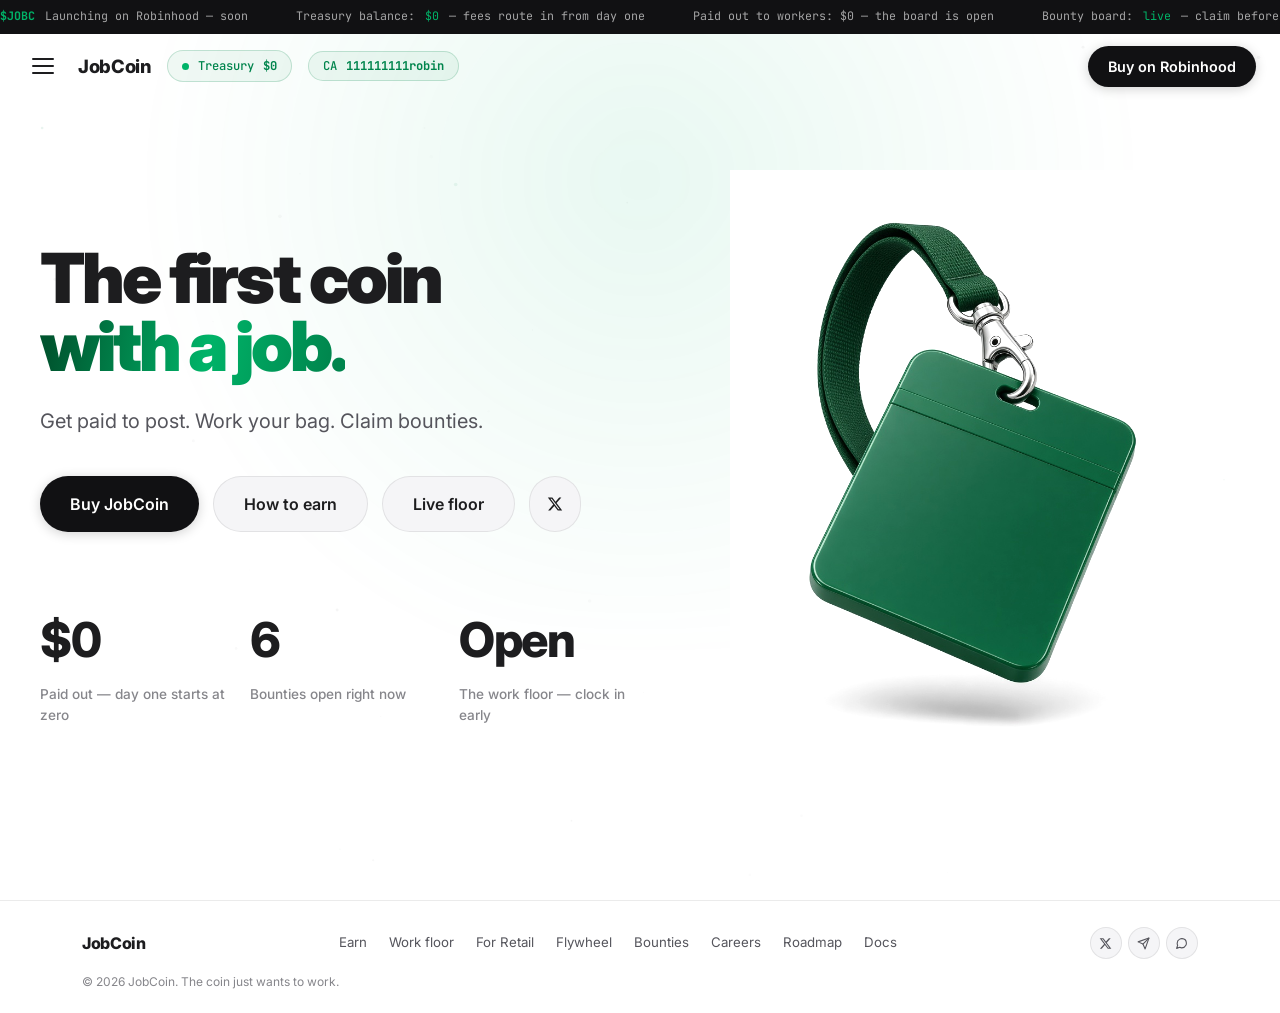
==== commit efe7b4cc: "Add CA pill next to treasury with click-to-copy Co-authored-by: Cursor <cursoragent@cursor.com>" ====
--- a/index.html
+++ b/index.html
@@ -27,6 +27,7 @@
         </button>
         <a href="index.html" class="nav-logo">JobCoin</a>
         <span class="treasury-pill"><span class="pulse-dot"></span>Treasury <strong>$0</strong></span>
+        <button class="treasury-pill ca-pill" type="button" title="Copy contract address">CA <strong>111111111robin</strong></button>
       </div>
       <div class="nav-actions">
         <a href="#" class="btn btn-primary" data-mock="robinhood">Buy on Robinhood</a>
--- a/css/style.css
+++ b/css/style.css
@@ -194,6 +194,15 @@
   font-weight: 500;
 }
 .treasury-pill strong { font-weight: 700; }
+
+.ca-pill {
+  cursor: pointer;
+  transition: background 0.2s ease, border-color 0.2s ease;
+}
+.ca-pill:hover {
+  background: rgba(0, 133, 77, 0.12);
+  border-color: rgba(0, 133, 77, 0.35);
+}
 
 .pulse-dot {
   width: 7px; height: 7px;
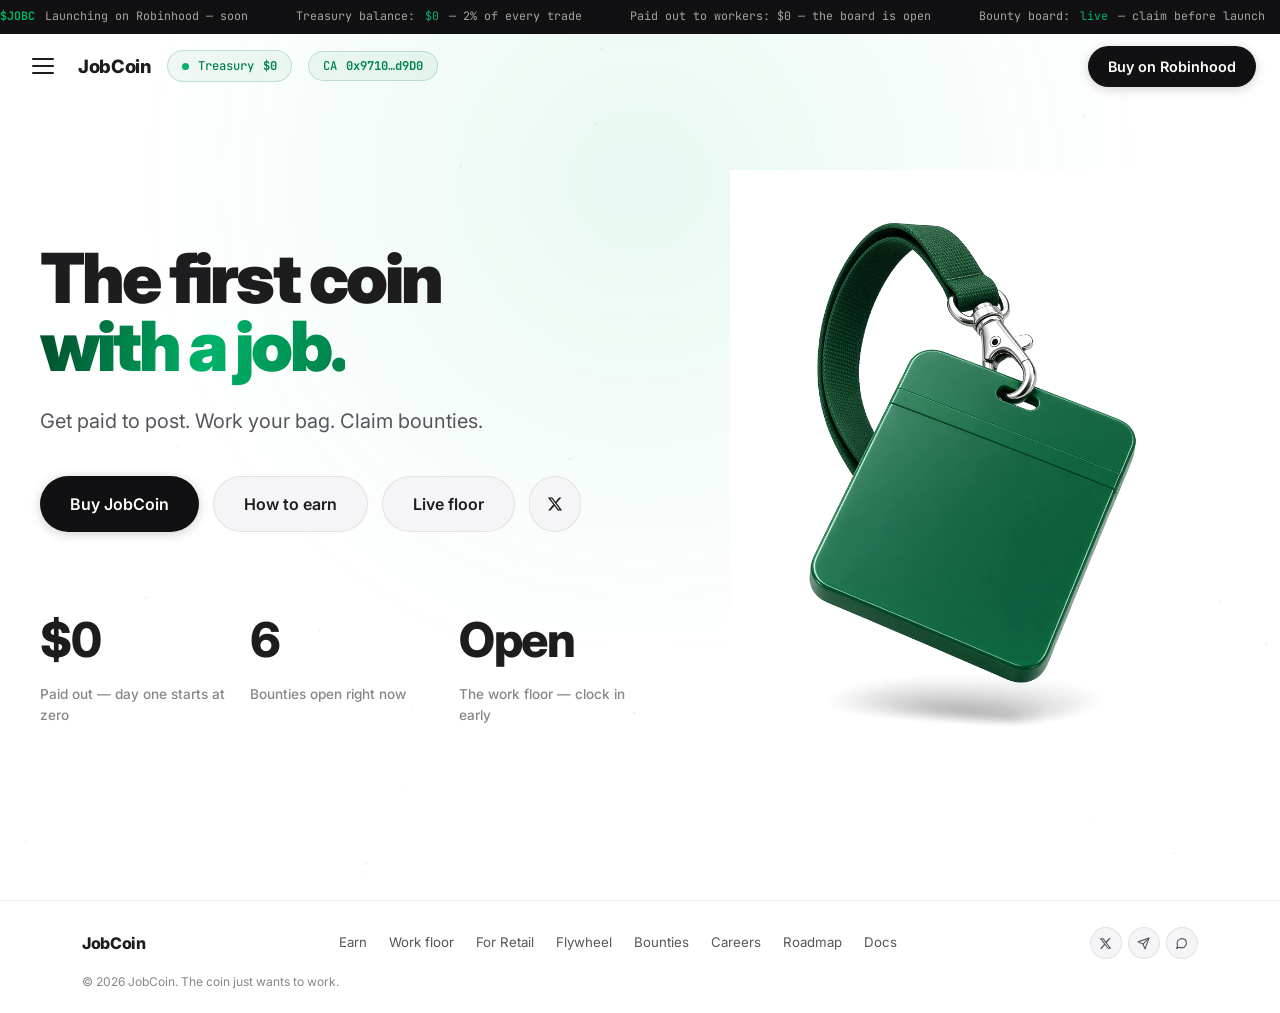
==== commit 5d209f96: "Real contract address + live treasury balance from pons creator fees Co-authored-by: Cursor <cursora" ====
--- a/index.html
+++ b/index.html
@@ -26,8 +26,8 @@
           <span></span><span></span><span></span>
         </button>
         <a href="index.html" class="nav-logo">JobCoin</a>
-        <span class="treasury-pill"><span class="pulse-dot"></span>Treasury <strong>$0</strong></span>
-        <button class="treasury-pill ca-pill" type="button" title="Copy contract address">CA <strong>111111111robin</strong></button>
+        <span class="treasury-pill"><span class="pulse-dot"></span>Treasury <strong class="js-treasury">$0</strong></span>
+        <button class="treasury-pill ca-pill" type="button" title="Copy contract address" data-ca="0x9710a317E27ddD7E9fA431840ca4D9f7105dd9D0">CA <strong>0x9710…d9D0</strong></button>
       </div>
       <div class="nav-actions">
         <a href="#" class="btn btn-primary" data-mock="robinhood">Buy on Robinhood</a>
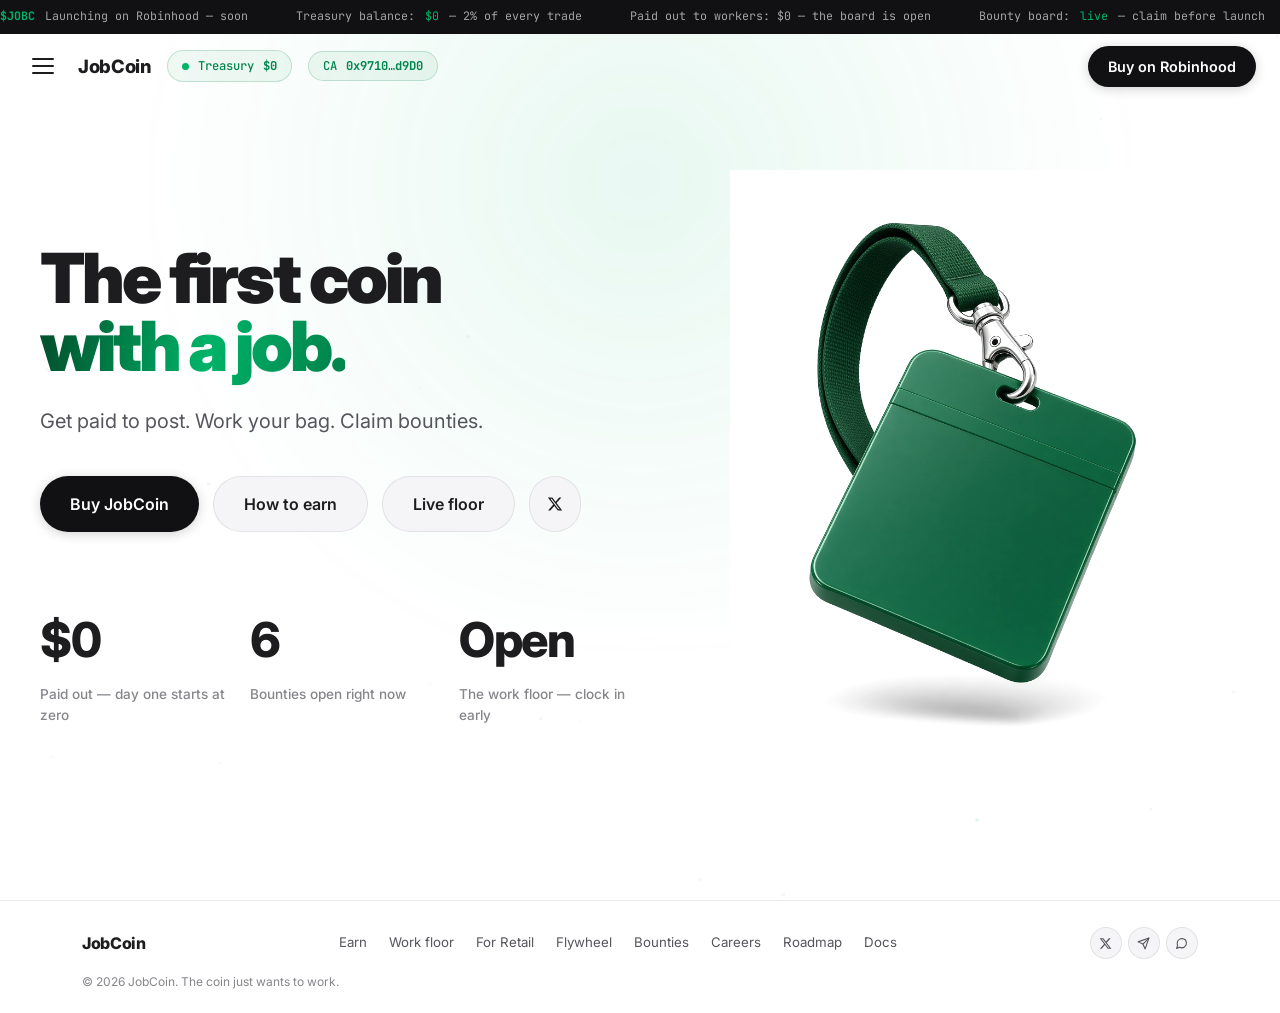
==== commit 011f3cf7: "Buy buttons link to pons launchpad Co-authored-by: Cursor <cursoragent@cursor.com>" ====
--- a/index.html
+++ b/index.html
@@ -30,7 +30,7 @@
         <button class="treasury-pill ca-pill" type="button" title="Copy contract address" data-ca="0x9710a317E27ddD7E9fA431840ca4D9f7105dd9D0">CA <strong>0x9710…d9D0</strong></button>
       </div>
       <div class="nav-actions">
-        <a href="#" class="btn btn-primary" data-mock="robinhood">Buy on Robinhood</a>
+        <a href="https://www.ponsfamily.com/launchpad/0x9710a317e27ddd7e9fa431840ca4d9f7105dd9d0" target="_blank" rel="noopener" class="btn btn-primary">Buy on Robinhood</a>
       </div>
     </div>
   </header>
@@ -54,7 +54,7 @@
       <a href="docs.html">Docs</a>
     </nav>
     <div class="sidebar-foot">
-      <a href="#" class="btn btn-primary" data-mock="robinhood">Buy JobCoin</a>
+      <a href="https://www.ponsfamily.com/launchpad/0x9710a317e27ddd7e9fa431840ca4d9f7105dd9d0" target="_blank" rel="noopener" class="btn btn-primary">Buy JobCoin</a>
       <div class="footer-social">
         <a href="https://x.com/jobcoinonrh?s=11" target="_blank" rel="noopener" aria-label="X">
           <svg width="13" height="13" viewBox="0 0 24 24" fill="currentColor"><path d="M18.244 2.25h3.308l-7.227 8.26 8.502 11.24H16.17l-5.214-6.817L4.99 21.75H1.68l7.73-8.835L1.254 2.25H8.08l4.713 6.231zm-1.161 17.52h1.833L7.084 4.126H5.117z"/></svg>
@@ -81,7 +81,7 @@
         </h1>
         <p class="hero-sub reveal">Get paid to post. Work your bag. Claim bounties.</p>
         <div class="hero-cta reveal">
-          <a href="#" class="btn btn-primary btn-lg" data-mock="robinhood">Buy JobCoin</a>
+          <a href="https://www.ponsfamily.com/launchpad/0x9710a317e27ddd7e9fa431840ca4d9f7105dd9d0" target="_blank" rel="noopener" class="btn btn-primary btn-lg">Buy JobCoin</a>
           <a href="earn.html" class="btn btn-secondary btn-lg">How to earn</a>
           <a href="work.html#floor" class="btn btn-secondary btn-lg">Live floor</a>
           <a href="https://x.com/jobcoinonrh?s=11" target="_blank" rel="noopener" class="btn btn-secondary btn-lg btn-icon" aria-label="X">
